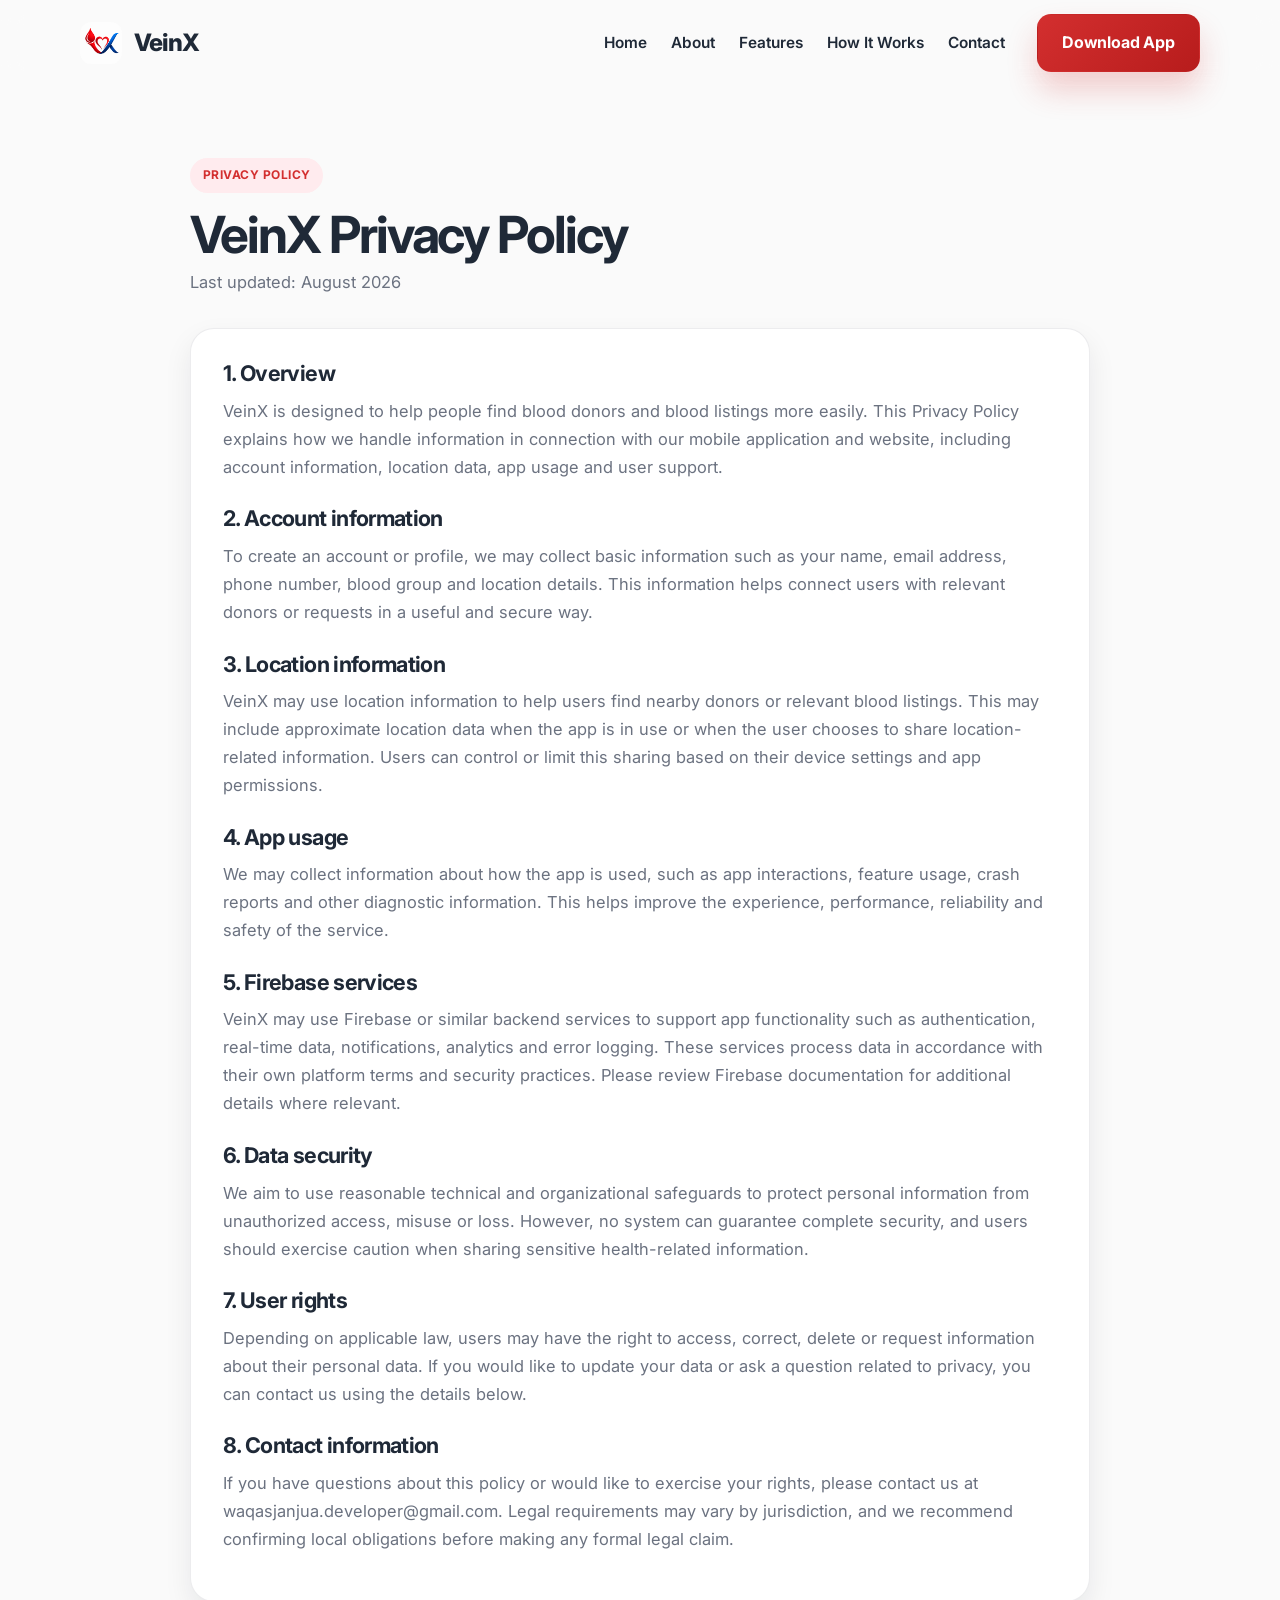
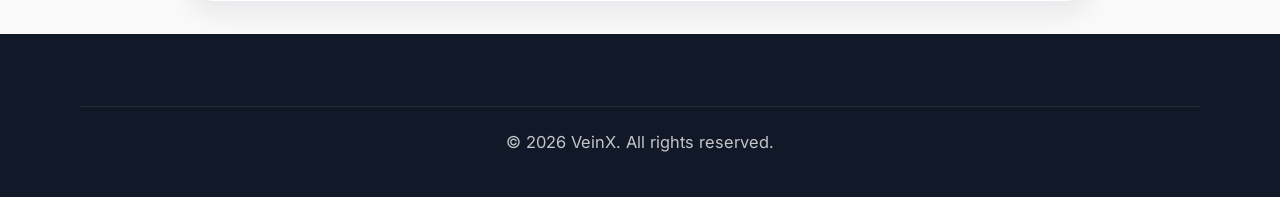
==== privacy.html @ b2239037 "first commit" ====
<!DOCTYPE html>
<html lang="en">
  <head>
    <meta charset="UTF-8" />
    <meta name="viewport" content="width=device-width, initial-scale=1.0" />
    <title>Privacy Policy | VeinX</title>
    <meta
      name="description"
      content="Learn how VeinX handles account information, location data, app usage, Firebase services and user rights."
    />
    <link rel="preconnect" href="https://fonts.googleapis.com" />
    <link rel="preconnect" href="https://fonts.gstatic.com" crossorigin />
    <link
      href="https://fonts.googleapis.com/css2?family=Inter:wght@400;500;600;700;800&display=swap"
      rel="stylesheet"
    />
    <link rel="icon" type="image/png" href="Images/logo.png" />
    <link rel="stylesheet" href="css/style.css" />
  </head>
  <body>
    <header class="site-header" id="top">
      <nav class="navbar container" aria-label="Main navigation">
        <a class="brand" href="index.html#home" aria-label="VeinX home">
          <img src="Images/logo.png" alt="VeinX logo" class="brand__logo" />
          <span class="brand__text">VeinX</span>
        </a>

        <button class="nav-toggle" type="button" aria-expanded="false" aria-controls="navMenu" aria-label="Toggle navigation">
          <span></span>
          <span></span>
          <span></span>
        </button>

        <div class="nav-panel" id="navMenu">
          <ul class="nav-menu">
            <li><a href="index.html#home">Home</a></li>
            <li><a href="index.html#about">About</a></li>
            <li><a href="index.html#features">Features</a></li>
            <li><a href="index.html#how-it-works">How It Works</a></li>
            <li><a href="index.html#contact">Contact</a></li>
          </ul>
          <a class="btn btn-primary nav-cta" href="https://play.google.com/store/apps/details?id=com.veinx.app" target="_blank" rel="noreferrer">Download App</a>
        </div>
      </nav>
    </header>

    <main class="legal-page">
      <div class="container legal-wrap">
        <div class="legal-header reveal">
          <span class="section-tag">Privacy Policy</span>
          <h1>VeinX Privacy Policy</h1>
          <p>Last updated: August 2026</p>
        </div>

        <div class="legal-content reveal">
          <section>
            <h2>1. Overview</h2>
            <p>
              VeinX is designed to help people find blood donors and blood listings more easily. This Privacy Policy explains how we handle information in connection with our mobile application and website, including account information, location data, app usage and user support.
            </p>
          </section>

          <section>
            <h2>2. Account information</h2>
            <p>
              To create an account or profile, we may collect basic information such as your name, email address, phone number, blood group and location details. This information helps connect users with relevant donors or requests in a useful and secure way.
            </p>
          </section>

          <section>
            <h2>3. Location information</h2>
            <p>
              VeinX may use location information to help users find nearby donors or relevant blood listings. This may include approximate location data when the app is in use or when the user chooses to share location-related information. Users can control or limit this sharing based on their device settings and app permissions.
            </p>
          </section>

          <section>
            <h2>4. App usage</h2>
            <p>
              We may collect information about how the app is used, such as app interactions, feature usage, crash reports and other diagnostic information. This helps improve the experience, performance, reliability and safety of the service.
            </p>
          </section>

          <section>
            <h2>5. Firebase services</h2>
            <p>
              VeinX may use Firebase or similar backend services to support app functionality such as authentication, real-time data, notifications, analytics and error logging. These services process data in accordance with their own platform terms and security practices. Please review Firebase documentation for additional details where relevant.
            </p>
          </section>

          <section>
            <h2>6. Data security</h2>
            <p>
              We aim to use reasonable technical and organizational safeguards to protect personal information from unauthorized access, misuse or loss. However, no system can guarantee complete security, and users should exercise caution when sharing sensitive health-related information.
            </p>
          </section>

          <section>
            <h2>7. User rights</h2>
            <p>
              Depending on applicable law, users may have the right to access, correct, delete or request information about their personal data. If you would like to update your data or ask a question related to privacy, you can contact us using the details below.
            </p>
          </section>

          <section>
            <h2>8. Contact information</h2>
            <p>
              If you have questions about this policy or would like to exercise your rights, please contact us at waqasjanjua.developer@gmail.com. Legal requirements may vary by jurisdiction, and we recommend confirming local obligations before making any formal legal claim.
            </p>
          </section>
        </div>
      </div>
    </main>

    <footer class="site-footer">
      <div class="container footer__bottom footer__bottom--single">
        <p>© 2026 VeinX. All rights reserved.</p>
      </div>
    </footer>

    <button class="back-to-top" type="button" aria-label="Back to top">↑</button>

    <script src="js/script.js"></script>
  </body>
</html>
---- css/style.css ----
:root {
  --primary: #d32f2f;
  --primary-dark: #b71c1c;
  --primary-soft: #ffebee;
  --white: #ffffff;
  --dark: #1f2937;
  --text: #374151;
  --muted: #6b7280;
  --bg: #fafafa;
  --card: #ffffff;
  --line: rgba(17, 24, 39, 0.08);
  --shadow: 0 20px 45px rgba(211, 47, 47, 0.08);
  --shadow-soft: 0 12px 28px rgba(15, 23, 42, 0.08);
  --radius-lg: 24px;
  --radius-md: 18px;
  --radius-sm: 12px;
  --container: min(1120px, calc(100% - 2rem));
}

* {
  box-sizing: border-box;
}

html {
  scroll-behavior: smooth;
}

body {
  margin: 0;
  font-family: "Inter", "Segoe UI", sans-serif;
  background: var(--bg);
  color: var(--dark);
  line-height: 1.7;
  overflow-x: hidden;
}

img {
  max-width: 100%;
  display: block;
}

a {
  color: inherit;
  text-decoration: none;
}

button,
input,
textarea {
  font: inherit;
}

button {
  cursor: pointer;
}

:focus-visible {
  outline: 3px solid rgba(211, 47, 47, 0.35);
  outline-offset: 2px;
}

.skip-link {
  position: absolute;
  left: -999px;
  top: auto;
}

.skip-link:focus {
  left: 1rem;
  top: 1rem;
  z-index: 9999;
  background: var(--white);
  color: var(--dark);
  padding: 0.75rem 1rem;
  border-radius: 10px;
}

.container {
  width: var(--container);
  margin: 0 auto;
}

.section {
  padding: 7rem 0;
}

.section--compact {
  padding: 0 0 4rem;
}

.section-tag {
  display: inline-block;
  margin-bottom: 0.8rem;
  padding: 0.45rem 0.8rem;
  border-radius: 999px;
  background: var(--primary-soft);
  color: var(--primary);
  font-size: 0.75rem;
  font-weight: 700;
  letter-spacing: 0.04em;
  text-transform: uppercase;
}

.section-tag--light {
  background: rgba(255, 255, 255, 0.18);
  color: var(--white);
}

h1,
h2,
h3,
p {
  margin-top: 0;
}

h1 {
  font-size: clamp(2.6rem, 5vw, 4.5rem);
  line-height: 1.1;
  letter-spacing: -0.04em;
  margin-bottom: 1.1rem;
}

h2 {
  font-size: clamp(2rem, 3.4vw, 3rem);
  line-height: 1.2;
  letter-spacing: -0.03em;
  margin-bottom: 1rem;
}

h3 {
  font-size: 1.4rem;
  margin-bottom: 0.75rem;
}

p {
  color: var(--muted);
  font-size: 1.03rem;
}

.btn {
  display: inline-flex;
  align-items: center;
  justify-content: center;
  min-height: 52px;
  padding: 0.9rem 1.5rem;
  border-radius: 14px;
  border: 1px solid transparent;
  transition: transform 0.25s ease, box-shadow 0.25s ease, background 0.25s ease, border-color 0.25s ease;
  font-weight: 700;
  letter-spacing: -0.01em;
  white-space: nowrap;
}

.btn:hover,
.btn:focus-visible {
  transform: translateY(-2px);
}

.btn-primary {
  background: linear-gradient(135deg, var(--primary), var(--primary-dark));
  color: var(--white);
  box-shadow: 0 18px 30px rgba(211, 47, 47, 0.22);
}

.btn-secondary {
  background: var(--white);
  border-color: rgba(31, 41, 55, 0.08);
  color: var(--dark);
  box-shadow: var(--shadow-soft);
}

.btn-light {
  background: var(--white);
  color: var(--primary-dark);
}

.btn-ghost-light {
  background: transparent;
  border-color: rgba(255, 255, 255, 0.4);
  color: var(--white);
}

.btn-block {
  width: 100%;
}

.site-header {
  position: sticky;
  top: 0;
  z-index: 1000;
  background: rgba(250, 250, 250, 0.8);
  backdrop-filter: blur(14px);
  transition: box-shadow 0.25s ease, background 0.25s ease;
}

.site-header.is-scrolled {
  box-shadow: 0 12px 30px rgba(17, 24, 39, 0.06);
  background: rgba(250, 250, 250, 0.96);
}

.navbar {
  display: flex;
  align-items: center;
  justify-content: space-between;
  min-height: 86px;
  gap: 1rem;
}

.brand {
  display: inline-flex;
  align-items: center;
  gap: 0.75rem;
  font-weight: 800;
  font-size: 1.5rem;
  letter-spacing: -0.04em;
  color: var(--dark);
}

.brand__logo {
  width: 42px;
  height: 42px;
  object-fit: cover;
  border-radius: 12px;
}

.brand__text {
  line-height: 1;
}

.nav-panel {
  display: flex;
  align-items: center;
  gap: 2rem;
}

.nav-menu {
  display: flex;
  align-items: center;
  gap: 1.5rem;
  list-style: none;
  margin: 0;
  padding: 0;
}

.nav-menu a {
  position: relative;
  font-size: 0.96rem;
  color: var(--dark);
  font-weight: 600;
  transition: color 0.2s ease;
}

.nav-menu a::after {
  content: "";
  position: absolute;
  left: 0;
  bottom: -0.6rem;
  width: 100%;
  height: 2px;
  background: var(--primary);
  transform: scaleX(0);
  transform-origin: left center;
  transition: transform 0.2s ease;
}

.nav-menu a:hover,
.nav-menu a.active,
.nav-menu a:focus-visible {
  color: var(--primary);
}

.nav-menu a:hover::after,
.nav-menu a.active::after,
.nav-menu a:focus-visible::after {
  transform: scaleX(1);
}

.nav-toggle {
  display: none;
  width: 46px;
  height: 46px;
  border: 1px solid var(--line);
  border-radius: 12px;
  background: var(--white);
  align-items: center;
  justify-content: center;
  flex-direction: column;
  gap: 5px;
  box-shadow: var(--shadow-soft);
}

.nav-toggle span {
  display: block;
  width: 20px;
  height: 2px;
  border-radius: 2px;
  background: var(--dark);
}

.hero {
  position: relative;
  padding-top: 5.5rem;
}

.hero__grid {
  display: grid;
  grid-template-columns: 1.08fr 0.92fr;
  align-items: center;
  gap: 2rem;
}

.eyebrow {
  display: inline-flex;
  padding: 0.6rem 1rem;
  border-radius: 999px;
  background: var(--primary-soft);
  color: var(--primary);
  font-weight: 700;
  font-size: 0.75rem;
  text-transform: uppercase;
  letter-spacing: 0.06em;
}

.hero__content p {
  max-width: 610px;
  font-size: 1.15rem;
  margin-bottom: 2rem;
}

.hero__actions {
  display: flex;
  align-items: center;
  flex-wrap: wrap;
  gap: 1rem;
  margin-bottom: 2rem;
}

.hero__meta {
  display: flex;
  align-items: center;
  gap: 2rem;
  flex-wrap: wrap;
}

.hero__meta div {
  display: flex;
  flex-direction: column;
}

.hero__meta strong {
  font-size: 0.96rem;
  color: var(--dark);
}

.hero__meta span {
  color: var(--muted);
  font-size: 0.9rem;
}

.hero__visual {
  position: relative;
  display: flex;
  justify-content: center;
  align-items: center;
  min-height: 610px;
}

.hero__backdrop {
  position: absolute;
  inset: 10% 8% 8% 10%;
  background: radial-gradient(circle at top, rgba(211, 47, 47, 0.18), rgba(211, 47, 47, 0.02) 55%, rgba(255, 255, 255, 0) 100%);
  border-radius: 30px;
}

.phone-mockup {
  position: relative;
  width: min(360px, 100%);
  padding: 22px 14px 16px;
  border-radius: 42px;
  background: linear-gradient(180deg, #2a2a32, #101319 45%, #0f1116);
  box-shadow: 0 30px 60px rgba(17, 24, 39, 0.28);
  transform: rotate(6deg);
  animation: floatPhone 5s ease-in-out infinite;
}

.phone-notch {
  width: 120px;
  height: 18px;
  border-radius: 999px;
  background: rgba(14, 18, 24, 0.6);
  margin: 0 auto 1.1rem;
}

.phone-screen {
  background: linear-gradient(180deg, #fff7f7, #ffffff 30%, #f9fafb 100%);
  border-radius: 30px;
  padding: 1rem;
  min-height: 560px;
  overflow: hidden;
}

.app-header {
  display: flex;
  gap: 0.36rem;
  padding: 0.25rem 0 0.9rem;
}

.app-dot {
  display: inline-block;
  width: 10px;
  height: 10px;
  border-radius: 50%;
  background: #d1d5db;
}

.app-dot--red {
  background: var(--primary);
}

.app-topbar {
  display: flex;
  align-items: center;
  justify-content: space-between;
  margin-bottom: 1rem;
}

.app-topbar small {
  display: block;
  color: var(--muted);
  font-size: 0.72rem;
}

.app-topbar strong {
  font-size: 1.2rem;
}

.avatar {
  display: grid;
  place-items: center;
  border-radius: 50%;
  background: linear-gradient(135deg, #ffe5e5, #ffd1d1);
  color: var(--primary-dark);
  font-weight: 800;
}

.avatar--small {
  width: 34px;
  height: 34px;
  font-size: 0.88rem;
}

.avatar--male,
.avatar--female {
  width: 42px;
  height: 42px;
  font-size: 0.9rem;
}

.app-card {
  display: flex;
  align-items: center;
  justify-content: space-between;
  gap: 0.85rem;
  background: linear-gradient(135deg, var(--primary), #f25252);
  color: var(--white);
  border-radius: 20px;
  padding: 0.9rem 0.85rem;
  box-shadow: 0 18px 24px rgba(211, 47, 47, 0.18);
}

.app-card span {
  display: block;
  color: rgba(255, 255, 255, 0.8);
  font-size: 0.7rem;
}

.app-card strong {
  display: block;
  font-size: 1rem;
}

.app-card button {
  background: rgba(255, 255, 255, 0.16);
  color: var(--white);
  border: 0;
  border-radius: 10px;
  padding: 0.6rem 0.8rem;
  font-weight: 700;
}

.blood-drop {
  position: relative;
  width: 18px;
  height: 26px;
  background: rgba(255, 255, 255, 0.22);
  border-radius: 50% 50% 55% 55%;
  transform: rotate(45deg);
}

.blood-drop::before {
  content: "";
  position: absolute;
  inset: 0;
  border-radius: inherit;
  background: rgba(255, 255, 255, 0.13);
}

.mini-grid {
  display: grid;
  grid-template-columns: repeat(2, minmax(0, 1fr));
  gap: 0.8rem;
  margin: 1rem 0;
}

.mini-box {
  background: var(--white);
  border: 1px solid rgba(15, 23, 42, 0.04);
  border-radius: 18px;
  padding: 0.9rem 0.8rem;
  box-shadow: var(--shadow-soft);
}

.mini-box small {
  display: block;
  color: var(--muted);
  font-size: 0.7rem;
}

.mini-box strong {
  font-size: 1.2rem;
  color: var(--dark);
}

.donor-list {
  display: flex;
  flex-direction: column;
  gap: 0.8rem;
}

.donor-item {
  display: flex;
  align-items: center;
  gap: 0.7rem;
  background: var(--white);
  border: 1px solid rgba(15, 23, 42, 0.04);
  border-radius: 18px;
  padding: 0.7rem 0.75rem;
  box-shadow: var(--shadow-soft);
}

.donor-item > div:nth-child(2) {
  flex: 1;
}

.donor-item strong {
  display: block;
  font-size: 0.95rem;
  color: var(--dark);
}

.donor-item small {
  color: var(--muted);
}

.status-dot {
  display: inline-block;
  width: 12px;
  height: 12px;
  border-radius: 50%;
  border: 2px solid rgba(255, 255, 255, 0.9);
  background: #22c55e;
  box-shadow: 0 0 0 4px rgba(34, 197, 94, 0.18);
}

.status-dot--idle {
  background: #f59e0b;
  box-shadow: 0 0 0 4px rgba(245, 158, 11, 0.18);
}

.floating-pill {
  position: absolute;
  display: inline-flex;
  align-items: center;
  padding: 0.8rem 1rem;
  border-radius: 999px;
  background: rgba(255, 255, 255, 0.9);
  border: 1px solid rgba(15, 23, 42, 0.04);
  box-shadow: var(--shadow-soft);
  color: var(--dark);
  font-weight: 700;
  font-size: 0.8rem;
  animation: bob 5s ease-in-out infinite;
}

.pill-one {
  left: 8%;
  top: 20%;
}

.pill-two {
  right: 4%;
  top: 28%;
  animation-delay: 0.7s;
}

.pill-three {
  left: 3%;
  bottom: 18%;
  animation-delay: 1.2s;
}

.pill-four {
  right: 9%;
  bottom: 17%;
  animation-delay: 1.6s;
}

.stats__grid {
  display: grid;
  grid-template-columns: repeat(4, minmax(0, 1fr));
  gap: 1.25rem;
}

.stat {
  background: var(--white);
  border: 1px solid var(--line);
  border-radius: var(--radius-md);
  padding: 2rem 1.5rem;
  text-align: center;
  box-shadow: var(--shadow-soft);
}

.stat__value,
.stat__unit {
  font-size: clamp(2rem, 3vw, 3rem);
  color: var(--primary);
  font-weight: 800;
  letter-spacing: -0.05em;
}

.stat__unit {
  margin-left: 0.25rem;
  font-size: 1.2rem;
  letter-spacing: 0;
}

.stat p {
  margin: 0.5rem 0 0;
  color: var(--dark);
  font-weight: 600;
}

.about__grid {
  display: grid;
  grid-template-columns: 1fr 1fr;
  gap: 3rem;
  align-items: center;
}

.check-list {
  list-style: none;
  padding: 0;
  display: grid;
  grid-template-columns: repeat(2, minmax(0, 1fr));
  gap: 1rem 1.5rem;
  margin-top: 1.8rem;
}

.check-list li {
  position: relative;
  padding-left: 1.7rem;
  color: var(--dark);
  font-weight: 600;
}

.check-list li::before {
  content: "✓";
  position: absolute;
  left: 0;
  top: 0;
  color: var(--primary);
  font-weight: 800;
}

.about__visual {
  position: relative;
  display: flex;
  justify-content: center;
  align-items: center;
}

.about-card {
  width: min(500px, 100%);
  padding: 1rem;
  border-radius: 28px;
  background: linear-gradient(180deg, var(--white), #fff8f8);
  border: 1px solid rgba(15, 23, 42, 0.05);
  box-shadow: var(--shadow);
}

.about-card img {
  border-radius: 22px;
}

.blood-drop--large,
.blood-drop--small {
  position: absolute;
  background: rgba(211, 47, 47, 0.12);
  transform: rotate(45deg);
}

.blood-drop--large {
  width: 120px;
  height: 160px;
  left: 8%;
  bottom: 8%;
}

.blood-drop--small {
  width: 90px;
  height: 120px;
  right: 8%;
  top: 8%;
}

.section-heading {
  max-width: 700px;
  margin-bottom: 2.5rem;
}

.section-heading--center {
  text-align: center;
  margin-inline: auto;
}

.feature-grid,
.benefits-grid,
.showcase-grid {
  display: grid;
  gap: 1.5rem;
  max-width: 1400px;
  margin: 0 auto;
}

.feature-grid {
  grid-template-columns: repeat(3, minmax(0, 1fr));
}

.feature-card,
.benefit-card,
.showcase-card,
.contact__form-wrap,
.faq-item {
  background: var(--white);
  border: 1px solid var(--line);
  border-radius: var(--radius-lg);
  box-shadow: var(--shadow-soft);
}

.feature-card,
.benefit-card {
  padding: 2rem 1.5rem;
  transition: transform 0.25s ease, box-shadow 0.25s ease;
}

.feature-card:hover,
.benefit-card:hover,
.showcase-card:hover {
  transform: translateY(-6px);
  box-shadow: 0 22px 42px rgba(17, 24, 39, 0.08);
}

.feature-icon,
.benefit-icon {
  display: grid;
  place-items: center;
  width: 68px;
  height: 68px;
  border-radius: 18px;
  background: linear-gradient(135deg, rgba(211, 47, 47, 0.12), rgba(255, 235, 238, 0.5));
  font-size: 1.9rem;
  margin-bottom: 1.2rem;
}

.feature-card p,
.benefit-card p {
  margin-bottom: 0;
}

.how-it-works {
  background: linear-gradient(180deg, rgba(255, 235, 238, 0.44), rgba(255, 255, 255, 0));
}

.steps {
  position: relative;
  display: grid;
  grid-template-columns: repeat(3, minmax(0, 1fr));
  gap: 2rem;
  align-items: start;
}

.steps::before {
  content: "";
  position: absolute;
  top: 62px;
  left: 16.7%;
  right: 16.7%;
  height: 2px;
  background: linear-gradient(90deg, rgba(211, 47, 47, 0.18), rgba(211, 47, 47, 0.4), rgba(211, 47, 47, 0.18));
}

.step {
  position: relative;
  z-index: 1;
  padding-top: 1rem;
}

.step__number {
  display: inline-grid;
  place-items: center;
  width: 74px;
  height: 74px;
  border-radius: 50%;
  background: linear-gradient(135deg, var(--primary), var(--primary-dark));
  color: var(--white);
  font-weight: 800;
  letter-spacing: -0.04em;
  box-shadow: 0 20px 30px rgba(211, 47, 47, 0.2);
  margin-bottom: 1rem;
}

.step__content {
  background: rgba(255, 255, 255, 0.68);
  border: 1px solid var(--line);
  border-radius: var(--radius-md);
  padding: 1.25rem;
}

.showcase-grid {
  grid-template-columns: repeat(4, minmax(0, 1fr));
  max-width: 1500px;
}

.showcase-card {
  overflow: hidden;
  padding: 0.9rem;
}

.showcase-card img {
  width: 100%;
  height: 420px;
  object-fit: cover;
  border-radius: 18px;
  background: #f1f5f9;
}

.showcase-card figcaption {
  text-align: center;
  font-weight: 700;
  color: var(--dark);
  padding-top: 0.85rem;
}

.benefits-grid {
  grid-template-columns: repeat(4, minmax(0, 1fr));
}

.cta {
  padding-top: 2rem;
}

.cta__box {
  display: flex;
  align-items: center;
  justify-content: space-between;
  gap: 2rem;
  background: linear-gradient(135deg, var(--primary), var(--primary-dark));
  border-radius: 30px;
  padding: 3rem 2.2rem;
  box-shadow: 0 28px 52px rgba(183, 28, 28, 0.18);
}

.cta__box h2,
.cta__box p,
.cta__box .section-tag {
  color: var(--white);
}

.cta__box p {
  margin-bottom: 0;
  max-width: 620px;
}

.cta__actions {
  display: flex;
  align-items: center;
  gap: 1rem;
  flex-wrap: wrap;
}

.contact__grid {
  display: grid;
  grid-template-columns: 0.9fr 1.1fr;
  gap: 2rem;
  align-items: start;
}

.contact__single {
  max-width: 760px;
  margin: 0 auto;
  text-align: left;
}

.contact-list {
  display: flex;
  flex-direction: column;
  gap: 0.8rem;
  margin: 1.5rem 0;
}

.contact-list a {
  color: var(--dark);
  font-weight: 600;
}

.contact-actions {
  display: flex;
  gap: 1rem;
  flex-wrap: wrap;
}

.contact__form-wrap {
  padding: 2rem;
}

.contact-form {
  display: flex;
  flex-direction: column;
  gap: 1.2rem;
}

.field {
  display: flex;
  flex-direction: column;
  gap: 0.55rem;
}

.field label {
  font-weight: 600;
  color: var(--dark);
}

.field input,
.field textarea {
  width: 100%;
  background: #fff;
  border: 1px solid rgba(17, 24, 39, 0.12);
  border-radius: 14px;
  padding: 0.9rem 1rem;
  color: var(--dark);
  transition: border-color 0.2s ease, box-shadow 0.2s ease;
}

.field input:focus,
.field textarea:focus {
  border-color: rgba(211, 47, 47, 0.5);
  box-shadow: 0 0 0 4px rgba(211, 47, 47, 0.08);
  outline: none;
}

.form-status {
  min-height: 1.4rem;
  margin: 0;
  font-size: 0.9rem;
  font-weight: 600;
}

.form-status.is-error {
  color: var(--primary-dark);
}

.form-status.is-success {
  color: #0f766e;
}

.faq__wrap {
  max-width: 960px;
}

.faq-list {
  display: flex;
  flex-direction: column;
  gap: 1rem;
}

.faq-item {
  overflow: hidden;
}

.faq-question {
  position: relative;
  width: 100%;
  display: flex;
  align-items: center;
  justify-content: space-between;
  gap: 1rem;
  background: transparent;
  border: 0;
  color: var(--dark);
  font-size: 1.03rem;
  font-weight: 700;
  text-align: left;
  padding: 1.2rem 1.4rem;
}

.faq-question::after {
  content: "+";
  font-size: 1.6rem;
  line-height: 1;
  color: var(--primary);
  transition: transform 0.25s ease;
}

.faq-item.is-open .faq-question::after {
  content: "−";
}

.faq-answer {
  display: grid;
  grid-template-rows: 0fr;
  transition: grid-template-rows 0.3s ease;
}

.faq-answer p {
  overflow: hidden;
  margin: 0;
  padding: 0 1.4rem 0;
  color: var(--muted);
}

.faq-item.is-open .faq-answer {
  grid-template-rows: 1fr;
}

.faq-item.is-open .faq-answer p {
  padding-bottom: 1.2rem;
}

.site-footer {
  padding: 4.5rem 0 1.5rem;
  background: #111827;
  color: rgba(255, 255, 255, 0.8);
}

.footer__grid {
  display: grid;
  grid-template-columns: 1.2fr 1fr 1fr 1.2fr;
  gap: 2rem;
  padding-bottom: 2rem;
}

.footer__brand p,
.footer__links li,
.footer__contact li,
.footer__bottom p {
  color: rgba(255, 255, 255, 0.75);
}

.footer__brand .brand__text {
  color: var(--white);
}

.footer__links h3,
.footer__contact h3 {
  color: var(--white);
  margin-bottom: 1rem;
  font-size: 1.1rem;
}

.footer__links ul,
.footer__contact ul {
  list-style: none;
  margin: 0;
  padding: 0;
  display: flex;
  flex-direction: column;
  gap: 0.65rem;
}

.footer__bottom {
  display: flex;
  align-items: center;
  justify-content: space-between;
  gap: 1rem;
  padding-top: 1.3rem;
  border-top: 1px solid rgba(255, 255, 255, 0.08);
}

.footer__bottom--single {
  justify-content: center;
}

.legal-page {
  padding: 4.5rem 0 2rem;
}

.legal-wrap {
  max-width: 900px;
}

.legal-header {
  margin-bottom: 2rem;
}

.legal-header h1 {
  font-size: clamp(2.2rem, 4vw, 3.2rem);
  margin-bottom: 0.4rem;
}

.legal-content {
  background: var(--white);
  border: 1px solid var(--line);
  border-radius: var(--radius-lg);
  box-shadow: var(--shadow-soft);
  padding: 2rem;
}

.legal-content section + section {
  margin-top: 1.6rem;
}

.legal-content h2 {
  font-size: 1.35rem;
  margin-bottom: 0.6rem;
}

.back-to-top {
  position: fixed;
  right: 1.2rem;
  bottom: 1.2rem;
  display: inline-flex;
  align-items: center;
  justify-content: center;
  width: 48px;
  height: 48px;
  border: 0;
  border-radius: 50%;
  background: linear-gradient(135deg, var(--primary), var(--primary-dark));
  color: var(--white);
  box-shadow: 0 18px 30px rgba(211, 47, 47, 0.24);
  transform: translateY(120%);
  opacity: 0;
  visibility: hidden;
  transition: transform 0.25s ease, opacity 0.25s ease, visibility 0.25s ease;
  z-index: 1000;
}

.back-to-top.is-visible {
  transform: translateY(0);
  opacity: 1;
  visibility: visible;
}

.reveal {
  opacity: 0;
  transform: translateY(25px);
  transition: opacity 0.65s ease, transform 0.65s ease;
}

.reveal.is-visible {
  opacity: 1;
  transform: translateY(0);
}

@keyframes bob {
  0%,
  100% {
    transform: translateY(0);
  }
  50% {
    transform: translateY(-8px);
  }
}

@keyframes floatPhone {
  0%,
  100% {
    transform: rotate(6deg) translateY(0);
  }
  50% {
    transform: rotate(4deg) translateY(-8px);
  }
}

@media (max-width: 980px) {
  .hero__grid,
  .about__grid,
  .contact__grid,
  .feature-grid,
  .benefits-grid,
  .showcase-grid,
  .footer__grid {
    grid-template-columns: 1fr 1fr;
  }

  .hero__grid,
  .about__grid,
  .contact__grid {
    grid-template-columns: 1fr;
  }

  .feature-grid,
  .benefits-grid,
  .showcase-grid {
    grid-template-columns: repeat(2, minmax(0, 1fr));
  }

  .steps {
    grid-template-columns: 1fr;
  }

  .steps::before {
    display: none;
  }

  .cta__box {
    flex-direction: column;
    align-items: flex-start;
  }
}

@media (max-width: 820px) {
  .nav-toggle {
    display: inline-flex;
    z-index: 5;
  }

  .nav-panel {
    position: absolute;
    top: calc(100% + 0.75rem);
    left: 1rem;
    right: 1rem;
    display: flex;
    flex-direction: column;
    align-items: stretch;
    background: rgba(255, 255, 255, 0.98);
    border: 1px solid var(--line);
    border-radius: 22px;
    padding: 1rem;
    box-shadow: var(--shadow);
    opacity: 0;
    visibility: hidden;
    transform: translateY(-12px);
    transition: opacity 0.25s ease, transform 0.25s ease, visibility 0.25s ease;
  }

  .nav-panel.is-open {
    opacity: 1;
    visibility: visible;
    transform: translateY(0);
  }

  .nav-menu {
    flex-direction: column;
    align-items: flex-start;
    gap: 0.9rem;
    width: 100%;
  }

  .nav-cta {
    width: 100%;
    margin-top: 0.5rem;
  }

  .stats__grid {
    grid-template-columns: repeat(2, minmax(0, 1fr));
  }
}

@media (max-width: 560px) {
  .section {
    padding: 5rem 0;
  }

  .hero {
    padding-top: 4rem;
  }

  .hero__actions,
  .contact-actions,
  .cta__actions {
    flex-direction: column;
    align-items: stretch;
  }

  .btn {
    width: 100%;
  }

  .stats__grid,
  .feature-grid,
  .benefits-grid,
  .showcase-grid,
  .footer__grid,
  .check-list {
    grid-template-columns: 1fr;
  }

  .cta__box {
    padding: 2.2rem 1.3rem;
  }

  .contact__form-wrap,
  .legal-content {
    padding: 1.2rem;
  }

  .floating-pill {
    font-size: 0.7rem;
    padding: 0.7rem 0.8rem;
  }

  .pill-one {
    top: 12%;
    left: 0;
  }

  .pill-two {
    right: 0;
    top: 26%;
  }

  .pill-three {
    left: 0;
    bottom: 13%;
  }

  .pill-four {
    right: 0;
    bottom: 10%;
  }
}

@media (prefers-reduced-motion: reduce) {
  html {
    scroll-behavior: auto;
  }

  *,
  *::before,
  *::after {
    animation-duration: 0.01ms !important;
    animation-iteration-count: 1 !important;
    transition-duration: 0.01ms !important;
    scroll-behavior: auto !important;
  }

  .reveal {
    opacity: 1;
    transform: none;
  }
}
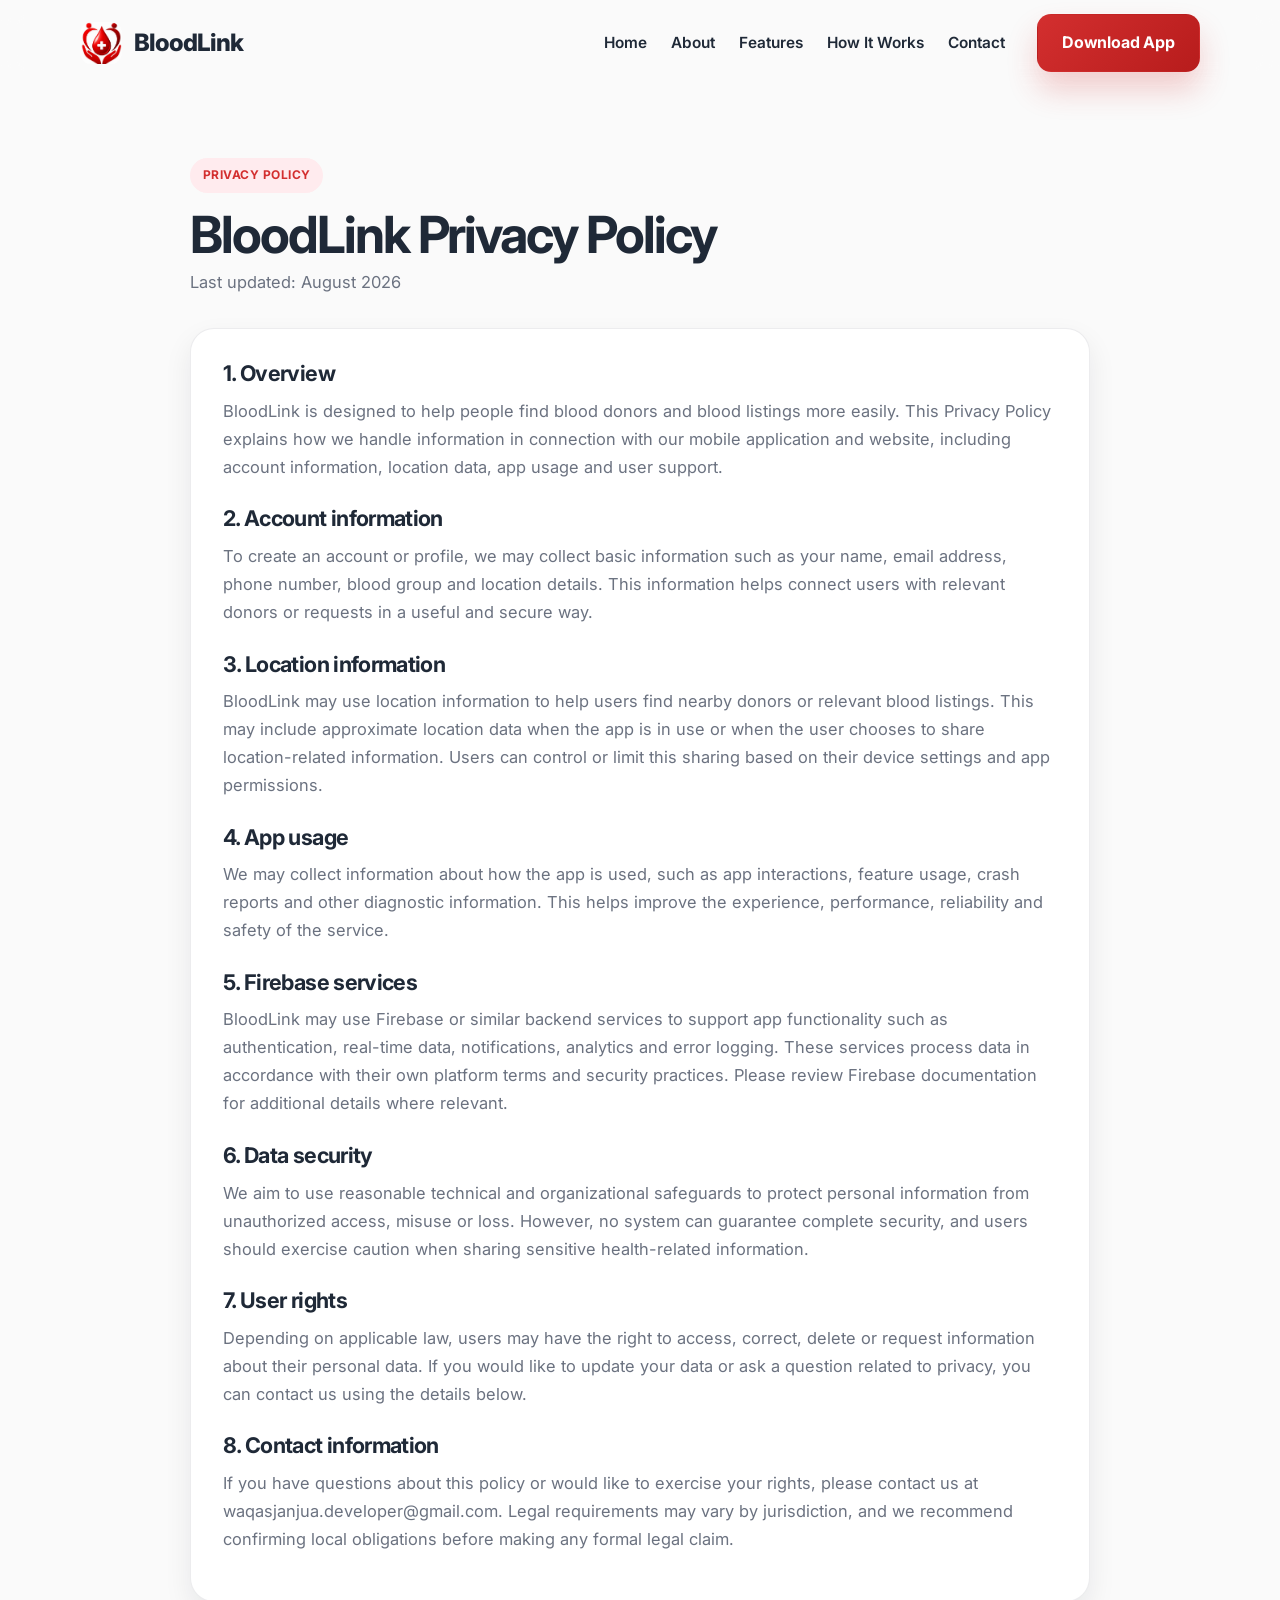
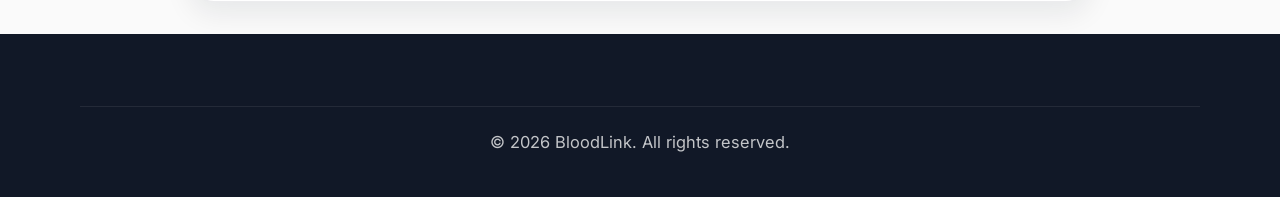
==== commit 3eeeea44: "BloodLink Official Website" ====
--- a/privacy.html
+++ b/privacy.html
@@ -3,10 +3,10 @@
   <head>
     <meta charset="UTF-8" />
     <meta name="viewport" content="width=device-width, initial-scale=1.0" />
-    <title>Privacy Policy | VeinX</title>
+    <title>Privacy Policy | BloodLink</title>
     <meta
       name="description"
-      content="Learn how VeinX handles account information, location data, app usage, Firebase services and user rights."
+      content="Learn how BloodLink handles account information, location data, app usage, Firebase services and user rights."
     />
     <link rel="preconnect" href="https://fonts.googleapis.com" />
     <link rel="preconnect" href="https://fonts.gstatic.com" crossorigin />
@@ -20,9 +20,9 @@
   <body>
     <header class="site-header" id="top">
       <nav class="navbar container" aria-label="Main navigation">
-        <a class="brand" href="index.html#home" aria-label="VeinX home">
-          <img src="Images/logo.png" alt="VeinX logo" class="brand__logo" />
-          <span class="brand__text">VeinX</span>
+        <a class="brand" href="index.html#home" aria-label="BloodLink home">
+          <img src="Images/logo.png" alt="BloodLink logo" class="brand__logo" />
+          <span class="brand__text">BloodLink</span>
         </a>
 
         <button class="nav-toggle" type="button" aria-expanded="false" aria-controls="navMenu" aria-label="Toggle navigation">
@@ -48,7 +48,7 @@
       <div class="container legal-wrap">
         <div class="legal-header reveal">
           <span class="section-tag">Privacy Policy</span>
-          <h1>VeinX Privacy Policy</h1>
+          <h1>BloodLink Privacy Policy</h1>
           <p>Last updated: August 2026</p>
         </div>
 
@@ -56,7 +56,7 @@
           <section>
             <h2>1. Overview</h2>
             <p>
-              VeinX is designed to help people find blood donors and blood listings more easily. This Privacy Policy explains how we handle information in connection with our mobile application and website, including account information, location data, app usage and user support.
+              BloodLink is designed to help people find blood donors and blood listings more easily. This Privacy Policy explains how we handle information in connection with our mobile application and website, including account information, location data, app usage and user support.
             </p>
           </section>
 
@@ -70,7 +70,7 @@
           <section>
             <h2>3. Location information</h2>
             <p>
-              VeinX may use location information to help users find nearby donors or relevant blood listings. This may include approximate location data when the app is in use or when the user chooses to share location-related information. Users can control or limit this sharing based on their device settings and app permissions.
+              BloodLink may use location information to help users find nearby donors or relevant blood listings. This may include approximate location data when the app is in use or when the user chooses to share location-related information. Users can control or limit this sharing based on their device settings and app permissions.
             </p>
           </section>
 
@@ -84,7 +84,7 @@
           <section>
             <h2>5. Firebase services</h2>
             <p>
-              VeinX may use Firebase or similar backend services to support app functionality such as authentication, real-time data, notifications, analytics and error logging. These services process data in accordance with their own platform terms and security practices. Please review Firebase documentation for additional details where relevant.
+              BloodLink may use Firebase or similar backend services to support app functionality such as authentication, real-time data, notifications, analytics and error logging. These services process data in accordance with their own platform terms and security practices. Please review Firebase documentation for additional details where relevant.
             </p>
           </section>
 
@@ -114,7 +114,7 @@
 
     <footer class="site-footer">
       <div class="container footer__bottom footer__bottom--single">
-        <p>© 2026 VeinX. All rights reserved.</p>
+        <p>© 2026 BloodLink. All rights reserved.</p>
       </div>
     </footer>
 
--- a/css/style.css
+++ b/css/style.css
@@ -734,23 +734,28 @@
 }
 
 .feature-grid,
-.benefits-grid,
-.showcase-grid {
+.benefits-grid {
   display: grid;
   gap: 1.5rem;
   max-width: 1400px;
   margin: 0 auto;
 }
 
+.showcase-grid {
+  display: flex;
+  gap: 1rem;
+  width: 100%;
+  margin: 0;
+  transition: transform 0.45s ease;
+}
+
 .feature-grid {
   grid-template-columns: repeat(3, minmax(0, 1fr));
 }
 
 .feature-card,
 .benefit-card,
-.showcase-card,
-.contact__form-wrap,
-.faq-item {
+.showcase-card {
   background: var(--white);
   border: 1px solid var(--line);
   border-radius: var(--radius-lg);
@@ -761,6 +766,49 @@
 .benefit-card {
   padding: 2rem 1.5rem;
   transition: transform 0.25s ease, box-shadow 0.25s ease;
+}
+
+.showcase-carousel {
+  display: flex;
+  align-items: center;
+  gap: 0.75rem;
+  max-width: 920px;
+  margin: 0 auto;
+}
+
+.showcase-carousel__viewport {
+  flex: 1 1 0;
+  width: 0;
+  min-width: 0;
+  overflow: hidden;
+  border-radius: var(--radius-lg);
+}
+
+.showcase-carousel__button {
+  display: grid;
+  place-items: center;
+  flex: 0 0 46px;
+  width: 46px;
+  height: 46px;
+  padding: 0;
+  border: 1px solid var(--line);
+  border-radius: 50%;
+  background: var(--white);
+  color: var(--primary);
+  box-shadow: var(--shadow-soft);
+  font-size: 1.45rem;
+  transition: background 0.2s ease, color 0.2s ease, opacity 0.2s ease;
+}
+
+.showcase-carousel__button:hover:not(:disabled),
+.showcase-carousel__button:focus-visible:not(:disabled) {
+  background: var(--primary);
+  color: var(--white);
+}
+
+.showcase-carousel__button:disabled {
+  cursor: not-allowed;
+  opacity: 0.35;
 }
 
 .feature-card:hover,
@@ -773,10 +821,9 @@
 .feature-icon,
 .benefit-icon {
   display: grid;
-  place-items: center;
+  border-radius: 18px;
   width: 68px;
   height: 68px;
-  border-radius: 18px;
   background: linear-gradient(135deg, rgba(211, 47, 47, 0.12), rgba(255, 235, 238, 0.5));
   font-size: 1.9rem;
   margin-bottom: 1.2rem;
@@ -837,19 +884,28 @@
 }
 
 .showcase-grid {
-  grid-template-columns: repeat(4, minmax(0, 1fr));
-  max-width: 1500px;
+  width: 100%;
 }
 
 .showcase-card {
   overflow: hidden;
+  margin: 0;
   padding: 0.9rem;
+  flex: 0 0 calc((100% - 2rem) / 3);
+  transition: transform 0.3s ease, box-shadow 0.3s ease;
+}
+
+.showcase-card.is-active {
+  transform: scale(1.08);
+  box-shadow: 0 20px 38px rgba(211, 47, 47, 0.18);
+  position: relative;
+  z-index: 1;
 }
 
 .showcase-card img {
   width: 100%;
-  height: 420px;
-  object-fit: cover;
+  height: 400px;
+  object-fit: contain;
   border-radius: 18px;
   background: #f1f5f9;
 }
@@ -1320,6 +1376,32 @@
     padding: 0.7rem 0.8rem;
   }
 
+  .showcase-carousel {
+    gap: 0.35rem;
+  }
+
+  .showcase-carousel__button {
+    flex-basis: 36px;
+    width: 36px;
+    height: 36px;
+    font-size: 1.1rem;
+  }
+
+  .showcase-card {
+    padding: 0.35rem;
+  }
+
+  .showcase-card img {
+    height: 150px;
+    border-radius: 10px;
+  }
+
+  .showcase-card figcaption {
+    padding-top: 0.45rem;
+    font-size: 0.72rem;
+    line-height: 1.2;
+  }
+
   .pill-one {
     top: 12%;
     left: 0;
